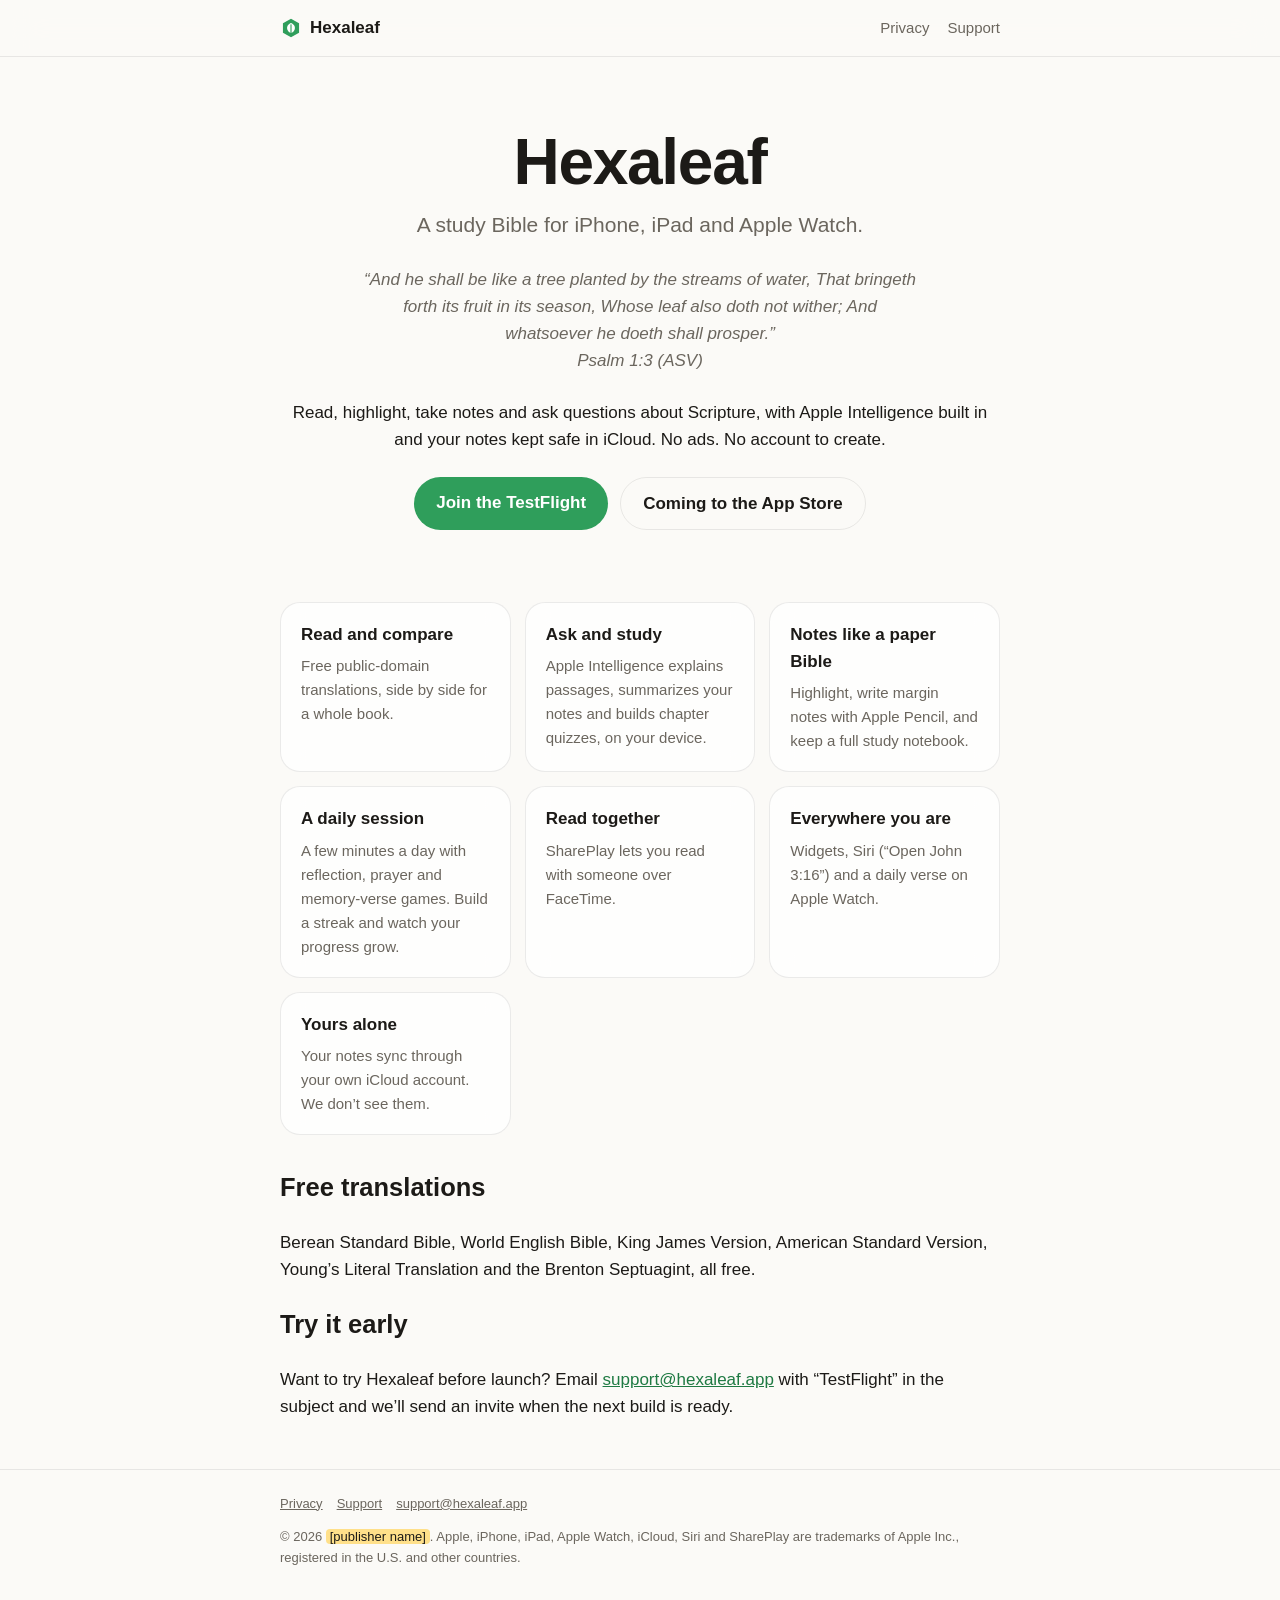
==== index.html @ 89eaddf8 "Initial Hexaleaf site Co-Authored-By: Claude Opus 5.5 <noreply@anthropic.com>" ====
<!doctype html>
<html lang="en">
<head>
<meta charset="utf-8">
<meta name="viewport" content="width=device-width, initial-scale=1">
<meta name="color-scheme" content="light dark">
<link rel="icon" href="/assets/logo.svg" type="image/svg+xml">
<link rel="stylesheet" href="/assets/style.css">
<title>Hexaleaf: a study Bible for iPhone, iPad and Apple Watch</title>
<meta name="description" content="Read, highlight, take notes and study Scripture with Apple Intelligence built in. No ads. No account.">
</head>
<body>
<header class="site"><div class="wrap">
<a class="brand" href="/"><img class="logo" src="/assets/logo.svg" alt="">Hexaleaf</a>
<nav><a href="/privacy/">Privacy</a><a href="/support/">Support</a></nav>
</div></header>
<main class="wrap">
<section class="hero">
<h1>Hexaleaf</h1>
<p class="tag">A study Bible for iPhone, iPad and Apple Watch.</p>
<blockquote>&ldquo;And he shall be like a tree planted by the streams of water, That bringeth forth its fruit in its season, Whose leaf also doth not wither; And whatsoever he doeth shall prosper.&rdquo;<br>Psalm 1:3 (ASV)</blockquote>
<p>Read, highlight, take notes and ask questions about Scripture, with Apple Intelligence built in and your notes kept safe in iCloud. No ads. No account to create.</p>
<div class="btns">
<a class="btn" href="mailto:support@hexaleaf.app?subject=TestFlight">Join the TestFlight</a>
<span class="btn ghost">Coming to the App Store</span>
</div>
</section>

<section class="grid">
<div class="card"><h3>Read and compare</h3><p>Free public-domain translations, side by side for a whole book.</p></div>
<div class="card"><h3>Ask and study</h3><p>Apple Intelligence explains passages, summarizes your notes and builds chapter quizzes, on your device.</p></div>
<div class="card"><h3>Notes like a paper Bible</h3><p>Highlight, write margin notes with Apple Pencil, and keep a full study notebook.</p></div>
<div class="card"><h3>A daily session</h3><p>A few minutes a day with reflection, prayer and memory-verse games. Build a streak and watch your progress grow.</p></div>
<div class="card"><h3>Read together</h3><p>SharePlay lets you read with someone over FaceTime.</p></div>
<div class="card"><h3>Everywhere you are</h3><p>Widgets, Siri (&ldquo;Open John 3:16&rdquo;) and a daily verse on Apple Watch.</p></div>
<div class="card"><h3>Yours alone</h3><p>Your notes sync through your own iCloud account. We don&rsquo;t see them.</p></div>
</section>

<section>
<h2>Free translations</h2>
<p>Berean Standard Bible, World English Bible, King James Version, American Standard Version, Young&rsquo;s Literal Translation and the Brenton Septuagint, all free.</p>
<h2>Try it early</h2>
<p>Want to try Hexaleaf before launch? Email <a href="mailto:support@hexaleaf.app?subject=TestFlight">support@hexaleaf.app</a> with &ldquo;TestFlight&rdquo; in the subject and we&rsquo;ll send an invite when the next build is ready.</p>
</section>
</main>
<footer><div class="wrap">
<a href="/privacy/">Privacy</a><a href="/support/">Support</a><a href="mailto:support@hexaleaf.app">support@hexaleaf.app</a>
<p>&copy; 2026 <mark class="todo">[publisher name]</mark>. Apple, iPhone, iPad, Apple Watch, iCloud, Siri and SharePlay are trademarks of Apple Inc., registered in the U.S. and other countries.</p>
</div></footer>
</body>
</html>
---- assets/style.css ----
:root{--bg:#fbfaf7;--card:rgba(255,255,255,.72);--text:#1c1a17;--muted:#6b665e;--accent:#2f9e5b;--accent-ink:#1f7a43;--line:rgba(0,0,0,.08)}
@media (prefers-color-scheme:dark){:root{--bg:#0f0e0c;--card:rgba(40,37,33,.6);--text:#f4f1ea;--muted:#a8a197;--accent:#4cc47b;--accent-ink:#6fd396;--line:rgba(255,255,255,.1)}}
*{box-sizing:border-box}html{-webkit-text-size-adjust:100%}
body{margin:0;background:var(--bg);color:var(--text);font:17px/1.6 -apple-system,BlinkMacSystemFont,"SF Pro Text","Helvetica Neue",Arial,sans-serif}
a{color:var(--accent-ink)}
.wrap{max-width:760px;margin:0 auto;padding:0 20px}
header.site{position:sticky;top:0;backdrop-filter:saturate(180%) blur(20px);-webkit-backdrop-filter:saturate(180%) blur(20px);background:color-mix(in srgb,var(--bg) 75%,transparent);border-bottom:1px solid var(--line);z-index:10}
header.site .wrap{display:flex;align-items:center;justify-content:space-between;height:56px}
.brand{font-weight:700;text-decoration:none;color:var(--text);display:flex;gap:8px;align-items:center}
.brand .logo{width:22px;height:22px}
nav a{margin-left:18px;text-decoration:none;color:var(--muted);font-size:15px}nav a:hover{color:var(--text)}
.hero{text-align:center;padding:72px 0 40px}
.hero h1{font-size:clamp(40px,8vw,64px);line-height:1.05;margin:0 0 12px;letter-spacing:-.02em}
.tag{font-size:21px;color:var(--muted);margin:0 0 24px}
blockquote{margin:24px auto;max-width:560px;font-style:italic;color:var(--muted)}
.btns{display:flex;gap:12px;justify-content:center;flex-wrap:wrap;margin-top:24px}
.btn{display:inline-block;padding:12px 22px;border-radius:999px;background:var(--accent);color:#fff;text-decoration:none;font-weight:600}
.btn.ghost{background:transparent;border:1px solid var(--line);color:var(--text)}
.grid{display:grid;grid-template-columns:repeat(auto-fit,minmax(220px,1fr));gap:14px;margin:32px 0}
.card{background:var(--card);border:1px solid var(--line);border-radius:20px;padding:18px 20px;backdrop-filter:blur(12px);-webkit-backdrop-filter:blur(12px)}
.card h3{margin:0 0 6px;font-size:17px}.card p{margin:0;color:var(--muted);font-size:15px}
main.doc{padding:40px 0 24px}main.doc h1{font-size:36px;letter-spacing:-.01em;margin-bottom:4px}
main.doc h2{font-size:21px;margin-top:32px}.meta{color:var(--muted);font-size:15px}
table{border-collapse:collapse;width:100%;font-size:15px}td,th{border-bottom:1px solid var(--line);padding:8px 6px;text-align:left}
mark.todo{background:#ffe08a;color:#1c1a17;border-radius:4px;padding:0 4px}
footer{border-top:1px solid var(--line);margin-top:48px;padding:24px 0 40px;color:var(--muted);font-size:13px}
footer a{color:var(--muted);margin-right:14px}
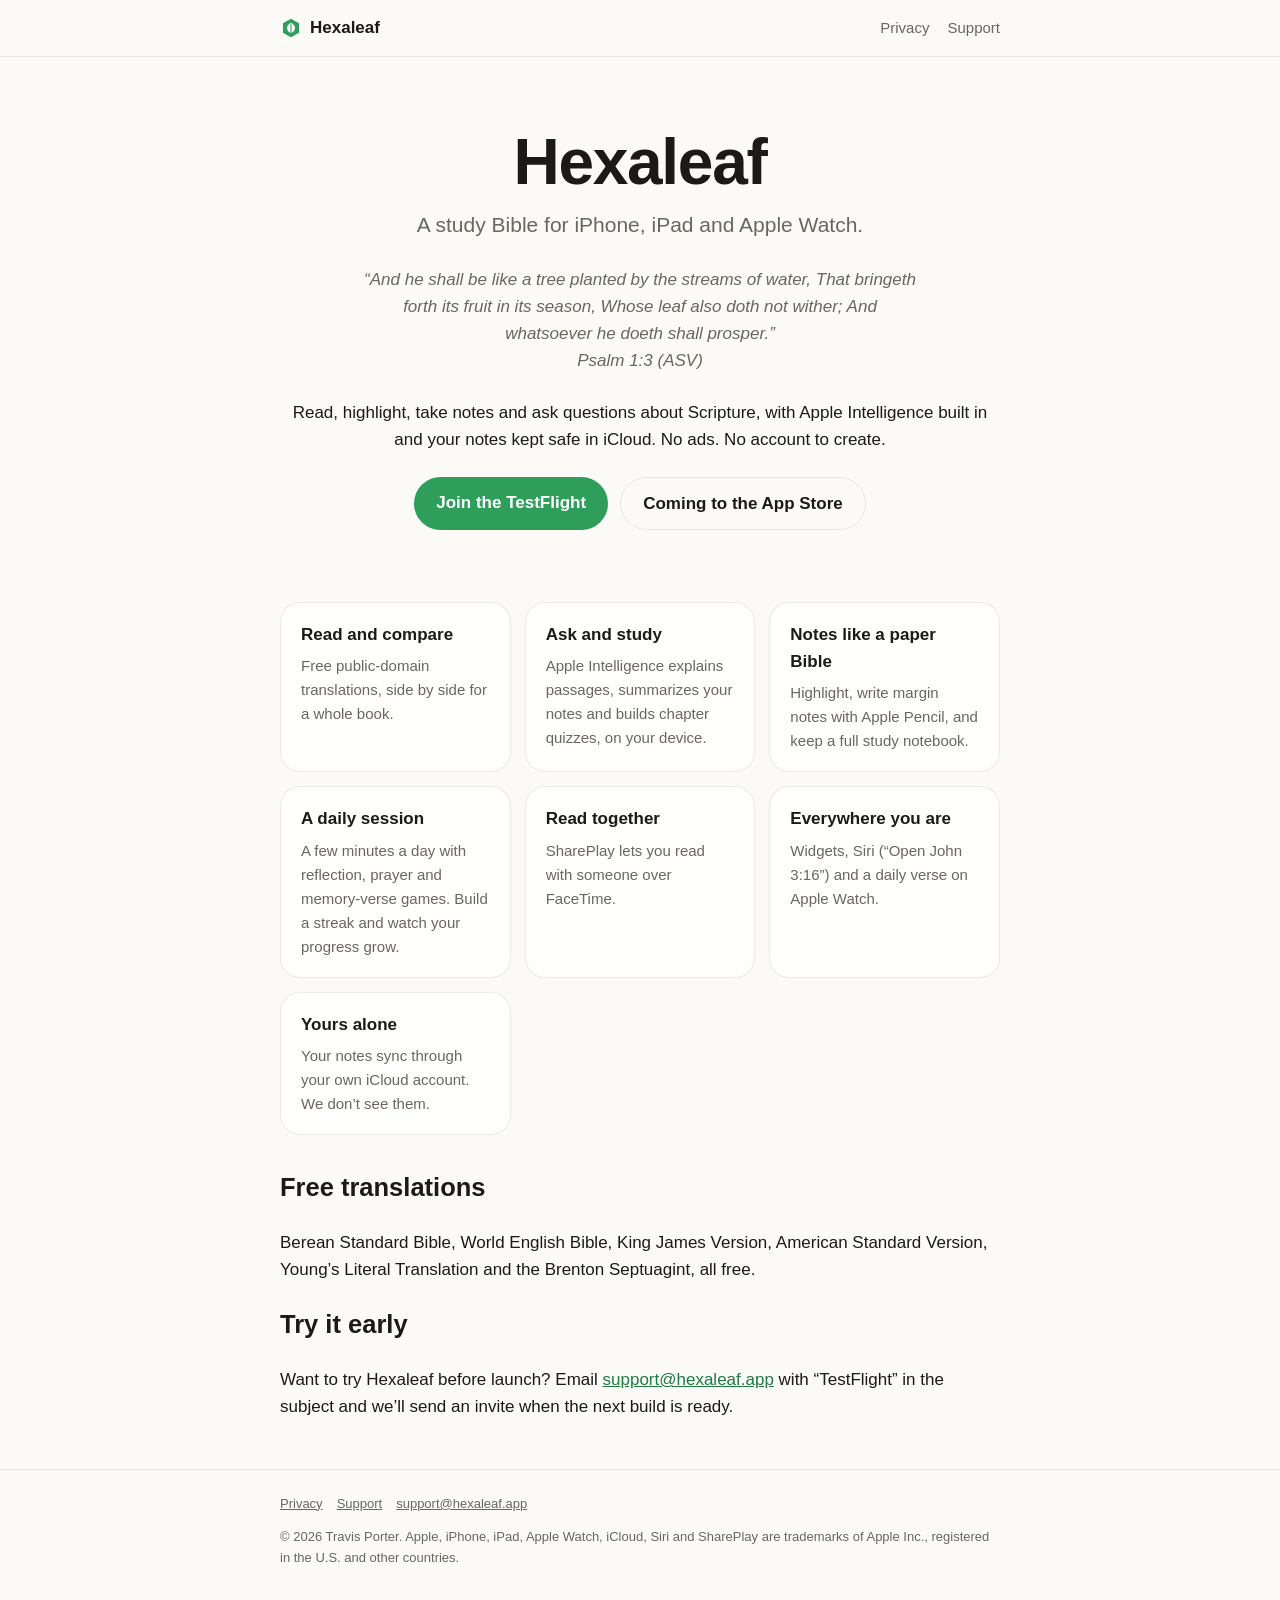
==== commit daa4d1d3: "Fill in publisher, date, iOS version and location wording Co-Authored-By: Claude Opus 5.5 <noreply@a" ====
--- a/index.html
+++ b/index.html
@@ -45,7 +45,7 @@
 </main>
 <footer><div class="wrap">
 <a href="/privacy/">Privacy</a><a href="/support/">Support</a><a href="mailto:support@hexaleaf.app">support@hexaleaf.app</a>
-<p>&copy; 2026 <mark class="todo">[publisher name]</mark>. Apple, iPhone, iPad, Apple Watch, iCloud, Siri and SharePlay are trademarks of Apple Inc., registered in the U.S. and other countries.</p>
+<p>&copy; 2026 Travis Porter. Apple, iPhone, iPad, Apple Watch, iCloud, Siri and SharePlay are trademarks of Apple Inc., registered in the U.S. and other countries.</p>
 </div></footer>
 </body>
 </html>
